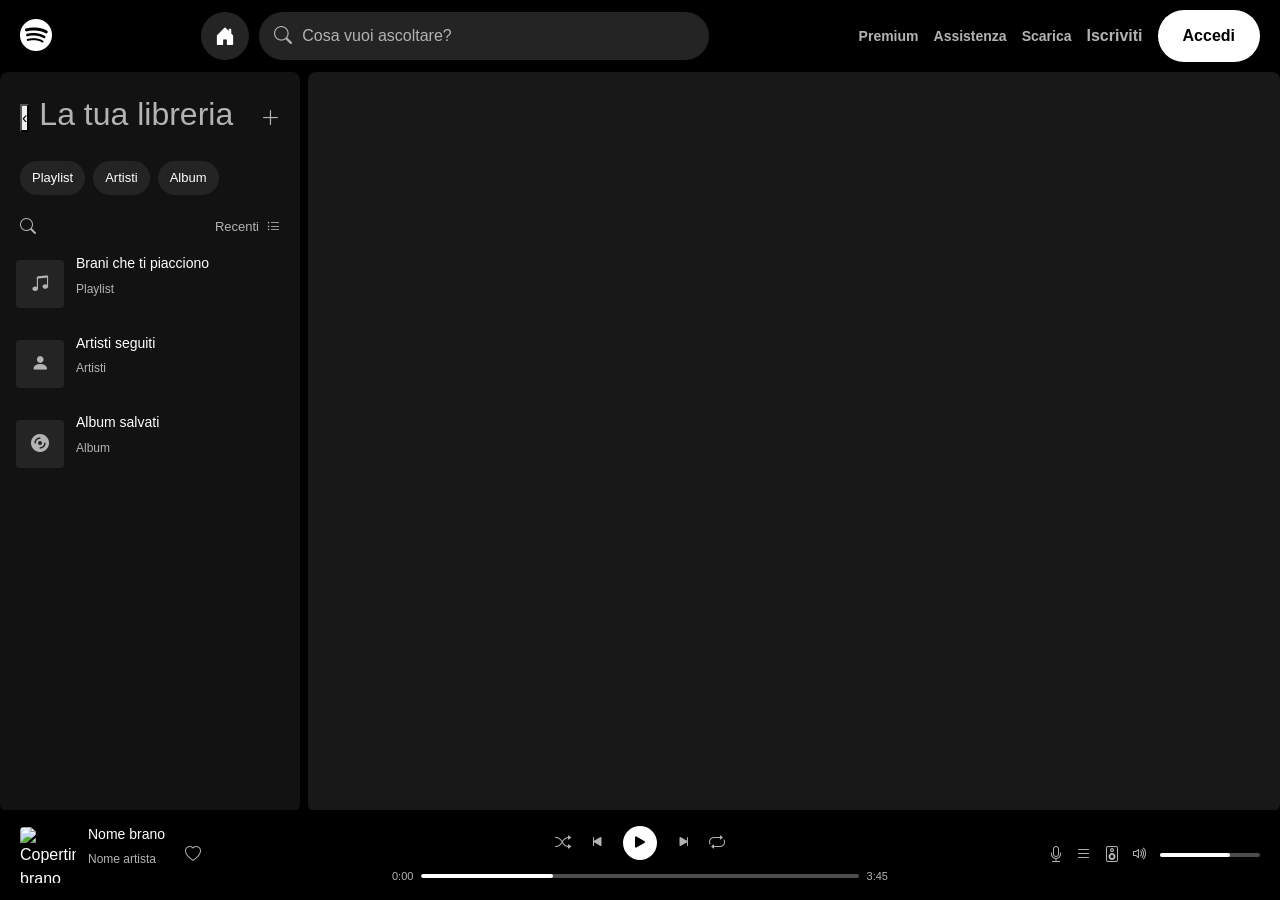
==== homepage/index.html @ b8ee1929 "Aggiunta struttura sidebar collassabile" ====
<!doctype html>
<html lang="it">
  <head>
    <meta charset="UTF-8" />
    <meta name="viewport" content="width=device-width, initial-scale=1.0" />
    <title>Spotify Clone</title>
    <link
      href="https://cdn.jsdelivr.net/npm/bootstrap@5.3.3/dist/css/bootstrap.min.css"
      rel="stylesheet"
    />
    <link
      rel="stylesheet"
      href="https://cdn.jsdelivr.net/npm/bootstrap-icons@1.11.3/font/bootstrap-icons.min.css"
    />
    <link rel="stylesheet" href="../css/style.css" />
  </head>
  <body>
    <header class="top-navbar">
      <nav class="navbar-content">
        <div class="navbar-left">
          <a href="./index.html" class="spotify-logo">
            <i class="bi bi-spotify"></i>
          </a>
        </div>

        <div class="navbar-center">
          <a href="./index.html" class="home-button">
            <i class="bi bi-house-door-fill"></i>
          </a>

          <div class="search-container">
            <i class="bi bi-search"></i>
            <input
              type="search"
              id="search-input"
              placeholder="Cosa vuoi ascoltare?"
            />
          </div>
        </div>

        <div class="navbar-right">
          <a href="#" class="navbar-link">Premium</a>
          <a href="#" class="navbar-link">Assistenza</a>
          <a href="#" class="navbar-link">Scarica</a>

          <button class="signup-button">Iscriviti</button>
          <button class="login-button">Accedi</button>
        </div>
      </nav>
    </header>

    <div class="app-layout">
      <aside id="sidebar" class="sidebar">
        <div class="sidebar-header">
          <div class="sidebar-title">
            <button
              id="sidebar-toggle"
              class="sidebar-toggle"
              aria-label="Riduci o espandi la libreria"
            >
              <span class="sidebar-toggle-icon">
                <span class="sidebar-toggle-arrow">‹</span>
              </span>
            </button>

            <h2>La tua libreria</h2>
          </div>

          <button class="sidebar-add-button">
            <i class="bi bi-plus-lg"></i>
          </button>
        </div>

        <div class="sidebar-actions">
          <button class="sidebar-pill">Playlist</button>
          <button class="sidebar-pill">Artisti</button>
          <button class="sidebar-pill">Album</button>
        </div>

        <div class="sidebar-search">
          <button class="sidebar-search-button">
            <i class="bi bi-search"></i>
          </button>

          <button class="sidebar-order-button">
            Recenti
            <i class="bi bi-list-ul"></i>
          </button>
        </div>

        <div class="library-list">
          <div class="library-item">
            <div class="library-placeholder">
              <i class="bi bi-music-note-beamed"></i>
            </div>

            <div class="library-item-info">
              <h3>Brani che ti piacciono</h3>
              <p>Playlist</p>
            </div>
          </div>

          <div class="library-item">
            <div class="library-placeholder">
              <i class="bi bi-person-fill"></i>
            </div>

            <div class="library-item-info">
              <h3>Artisti seguiti</h3>
              <p>Artisti</p>
            </div>
          </div>

          <div class="library-item">
            <div class="library-placeholder">
              <i class="bi bi-disc-fill"></i>
            </div>

            <div class="library-item-info">
              <h3>Album salvati</h3>
              <p>Album</p>
            </div>
          </div>
        </div>
      </aside>

      <main id="main-content" class="main-content"></main>
    </div>

    <footer class="player-bar">
      <div class="player-left">
        <img
          src="https://placehold.co/56x56"
          alt="Copertina brano"
          class="player-cover"
        />

        <div class="player-song-info">
          <h4>Nome brano</h4>
          <p>Nome artista</p>
        </div>

        <button class="player-icon">
          <i class="bi bi-heart"></i>
        </button>
      </div>
      <div class="player-center">
        <div class="player-controls">
          <button class="player-icon">
            <i class="bi bi-shuffle"></i>
          </button>

          <button class="player-icon">
            <i class="bi bi-skip-start-fill"></i>
          </button>

          <button class="play-button">
            <i class="bi bi-play-fill"></i>
          </button>

          <button class="player-icon">
            <i class="bi bi-skip-end-fill"></i>
          </button>

          <button class="player-icon">
            <i class="bi bi-repeat"></i>
          </button>
        </div>

        <div class="player-progress">
          <span>0:00</span>

          <div class="progress-bar">
            <div class="progress"></div>
          </div>

          <span>3:45</span>
        </div>
      </div>
      <div class="player-right">
        <button class="player-icon">
          <i class="bi bi-mic"></i>
        </button>

        <button class="player-icon">
          <i class="bi bi-list"></i>
        </button>

        <button class="player-icon">
          <i class="bi bi-speaker"></i>
        </button>

        <button class="player-icon">
          <i class="bi bi-volume-up"></i>
        </button>

        <div class="volume-bar">
          <div class="volume-progress"></div>
        </div>
      </div>
    </footer>
    <script src="../js/main.js"></script>
  </body>
</html>
---- css/style.css ----
/* 
   COLORI PRINCIPALI
 */

:root {
  --black: #000000;
  --dark: #121212;
  --gray-dark: #181818;
  --card: #242424;
  --white: #ffffff;
  --gray: #b3b3b3;
  --green: #1db954;
}

/* 
   IMPOSTAZIONI GENERALI
 */

* {
  margin: 0;
  padding: 0;
  box-sizing: border-box;
}

body {
  min-height: 100vh;
  background-color: var(--black);
  color: var(--white);
  font-family: Arial, Helvetica, sans-serif;
}

button,
input {
  font-family: inherit;
}

/*  NAVBAR */

.top-navbar {
  background-color: var(--black);
  padding: 10px 20px;
}

.navbar-content {
  display: flex;
  align-items: center;
  justify-content: space-between;
}

.navbar-left,
.navbar-center,
.navbar-right {
  display: flex;
  align-items: center;
}

.spotify-logo {
  color: var(--white);
  font-size: 32px;
  text-decoration: none;
}

.navbar-center {
  justify-content: center;
  gap: 10px;
  flex-grow: 1;
}

.home-button {
  width: 48px;
  height: 48px;

  display: flex;
  align-items: center;
  justify-content: center;

  background-color: var(--card);
  color: var(--white);

  border-radius: 50%;
  text-decoration: none;
  font-size: 20px;
}

.home-button:hover {
  background-color: #333333;
}

.search-container {
  width: 450px;
  height: 48px;

  display: flex;
  align-items: center;
  gap: 10px;

  padding: 0 15px;

  background-color: var(--card);
  border-radius: 30px;
}

.search-container i {
  color: var(--gray);
  font-size: 18px;
}

.search-container input {
  width: 100%;

  border: none;
  outline: none;

  background-color: transparent;
  color: var(--white);
}

.search-container input::placeholder {
  color: var(--gray);
}

.navbar-right {
  gap: 15px;
}

.navbar-link {
  color: var(--gray);
  font-size: 14px;
  font-weight: bold;
  text-decoration: none;
}

.navbar-link:hover {
  color: var(--white);
}

.signup-button,
.login-button {
  border: none;
  font-weight: bold;
  cursor: pointer;
}

.signup-button {
  background-color: transparent;
  color: var(--gray);
}

.signup-button:hover {
  color: var(--white);
}

.login-button {
  padding: 14px 25px;

  background-color: var(--white);
  color: var(--black);

  border-radius: 30px;
}

/* STRUTTURA PAGINA*/

.app-layout {
  display: flex;
  gap: 8px;

  min-height: calc(100vh - 160px);
  margin-bottom: 90px;
}

/* SIDEBAR*/

.sidebar {
  width: 300px;
  padding: 15px 8px;

  background-color: var(--dark);
  border-radius: 8px;
}

.sidebar-header {
  display: flex;
  align-items: center;
  justify-content: space-between;

  padding: 8px 12px;
}

.sidebar-title {
  display: flex;
  align-items: center;
  gap: 10px;

  color: var(--gray);

  font-size: 16px;
  font-weight: bold;
}

.sidebar-add-button,
.sidebar-search-button,
.sidebar-order-button {
  border: none;
  background-color: transparent;
  color: var(--gray);
  cursor: pointer;
}

.sidebar-add-button:hover,
.sidebar-search-button:hover,
.sidebar-order-button:hover {
  color: var(--white);
}

.sidebar-add-button {
  font-size: 20px;
}

.sidebar-actions {
  display: flex;
  gap: 8px;

  padding: 12px;
}

.sidebar-pill {
  padding: 7px 12px;

  border: none;
  border-radius: 20px;

  background-color: var(--card);
  color: var(--white);

  font-size: 13px;
  cursor: pointer;
}

.sidebar-pill:hover {
  background-color: #333333;
}

.sidebar-search {
  display: flex;
  align-items: center;
  justify-content: space-between;

  padding: 8px 12px;
}

.sidebar-order-button {
  display: flex;
  align-items: center;
  gap: 8px;

  font-size: 13px;
}

.library-list {
  display: flex;
  flex-direction: column;
  gap: 5px;
}

.library-item {
  display: flex;
  align-items: center;
  gap: 12px;

  padding: 8px;
  border-radius: 6px;
}

.library-item:hover {
  background-color: var(--card);
}

.library-placeholder {
  width: 48px;
  height: 48px;

  display: flex;
  align-items: center;
  justify-content: center;

  background-color: var(--card);
  color: var(--gray);

  border-radius: 4px;
  font-size: 18px;
}

.library-item-info h3 {
  color: var(--white);

  font-size: 14px;
  font-weight: normal;
}

.library-item-info p {
  margin-top: 4px;

  color: var(--gray);
  font-size: 12px;
}

/* CONTENUTO PRINCIPALE*/

.main-content {
  flex-grow: 1;

  padding: 24px;

  background-color: var(--gray-dark);
  border-radius: 8px;
}

/*PLAYER IN BASSO*/

.player-bar {
  position: fixed;
  bottom: 0;
  left: 0;

  width: 100%;
  min-height: 90px;

  display: flex;
  align-items: center;
  justify-content: space-between;

  padding: 12px 20px;

  background-color: var(--black);
  z-index: 1000;
}

.player-left,
.player-center,
.player-right {
  display: flex;
  align-items: center;
}

/*  PLAYER SINISTRA*/

.player-left {
  width: 30%;
  gap: 12px;
}

.player-cover {
  width: 56px;
  height: 56px;

  border-radius: 4px;
  object-fit: cover;
}

.player-song-info h4 {
  color: var(--white);

  font-size: 14px;
  font-weight: normal;
}

.player-song-info p {
  margin-top: 4px;

  color: var(--gray);
  font-size: 12px;
}

.player-left .player-icon {
  margin-left: 8px;
}



.player-center {
  width: 40%;

  flex-direction: column;
  justify-content: center;
  gap: 8px;
}

.player-controls {
  display: flex;
  align-items: center;
  justify-content: center;
  gap: 18px;
}

.player-icon,
.play-button {
  display: flex;
  align-items: center;
  justify-content: center;

  border: none;
  background-color: transparent;

  cursor: pointer;
}

.player-icon {
  color: var(--gray);
  font-size: 16px;
}

.player-icon:hover {
  color: var(--white);
}

.play-button {
  width: 34px;
  height: 34px;

  background-color: var(--white);
  color: var(--black);

  border-radius: 50%;
  font-size: 20px;
}

.player-progress {
  width: 100%;

  display: flex;
  align-items: center;
  gap: 8px;

  color: var(--gray);
  font-size: 11px;
}

.progress-bar {
  flex-grow: 1;
  height: 4px;

  background-color: #4d4d4d;
  border-radius: 10px;
}

.progress {
  width: 30%;
  height: 100%;

  background-color: var(--white);
  border-radius: 10px;
}

/*  PLAYER DESTRA*/

.player-right {
  width: 30%;

  justify-content: flex-end;
  gap: 12px;
}

.volume-bar {
  width: 100px;
  height: 4px;

  background-color: #4d4d4d;
  border-radius: 10px;
}

.volume-progress {
  width: 70%;
  height: 100%;

  background-color: var(--white);
  border-radius: 10px;
}
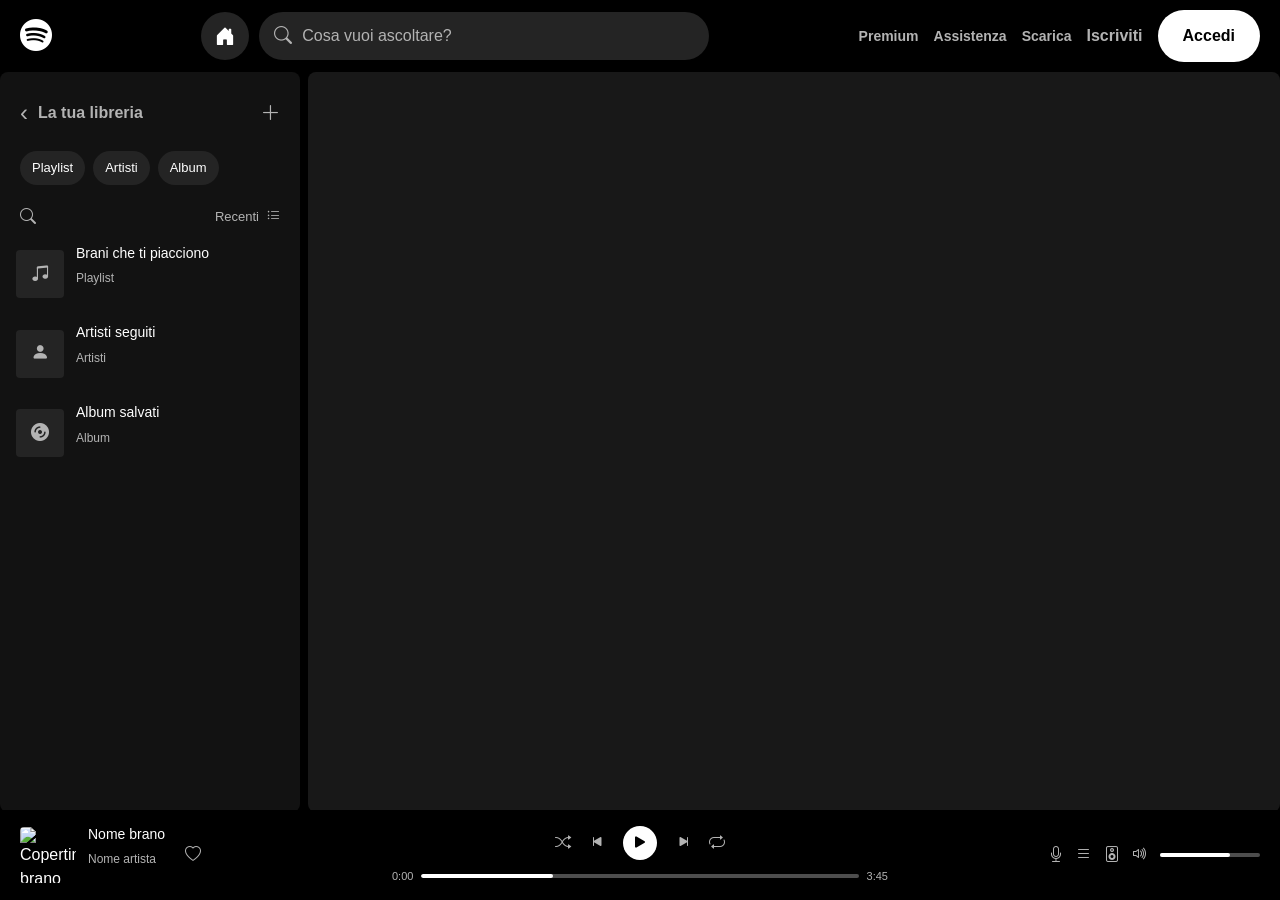
==== commit 73f8ec2f: "Aggiornata homepage e sidebar" ====
--- a/homepage/index.html
+++ b/homepage/index.html
@@ -1,17 +1,14 @@
 <!doctype html>
-<html lang="it">
+<html lang="en">
   <head>
     <meta charset="UTF-8" />
     <meta name="viewport" content="width=device-width, initial-scale=1.0" />
+    <link rel="icon" type="image/svg+xml" href="../assets/img/Spotify_logo-favicon.svg" />
     <title>Spotify Clone</title>
     <link
       href="https://cdn.jsdelivr.net/npm/bootstrap@5.3.3/dist/css/bootstrap.min.css"
-      rel="stylesheet"
-    />
-    <link
-      rel="stylesheet"
-      href="https://cdn.jsdelivr.net/npm/bootstrap-icons@1.11.3/font/bootstrap-icons.min.css"
-    />
+      rel="stylesheet"/>
+    <link rel="stylesheet" href="https://cdn.jsdelivr.net/npm/bootstrap-icons@1.11.3/font/bootstrap-icons.min.css"/>
     <link rel="stylesheet" href="../css/style.css" />
   </head>
   <body>
@@ -50,6 +47,14 @@
     </header>
 
     <div class="app-layout">
+<!--    
+
+    Questa è la versione aggiornata della sidebar.
+
+    Copiarla in album.html e artist.html
+
+    per mantenere la stessa struttura e il futuro toggle.-->
+ 
       <aside id="sidebar" class="sidebar">
         <div class="sidebar-header">
           <div class="sidebar-title">
--- a/css/style.css
+++ b/css/style.css
@@ -197,6 +197,28 @@
   font-size: 16px;
   font-weight: bold;
 }
+.sidebar-title h2 {
+  margin: 0;
+  font-size: 16px;
+  font-weight: bold;
+}
+.sidebar-toggle {
+  background-color: transparent;
+  border: none;
+  color: var(--gray);
+  cursor: pointer;
+  transition: color 0.2s;
+}
+
+.sidebar-toggle-icon {
+  display: inline-flex;
+  align-items: center;
+  justify-content: center;
+}
+
+.sidebar-toggle-arrow {
+  font-size: 24px;
+}
 
 .sidebar-add-button,
 .sidebar-search-button,
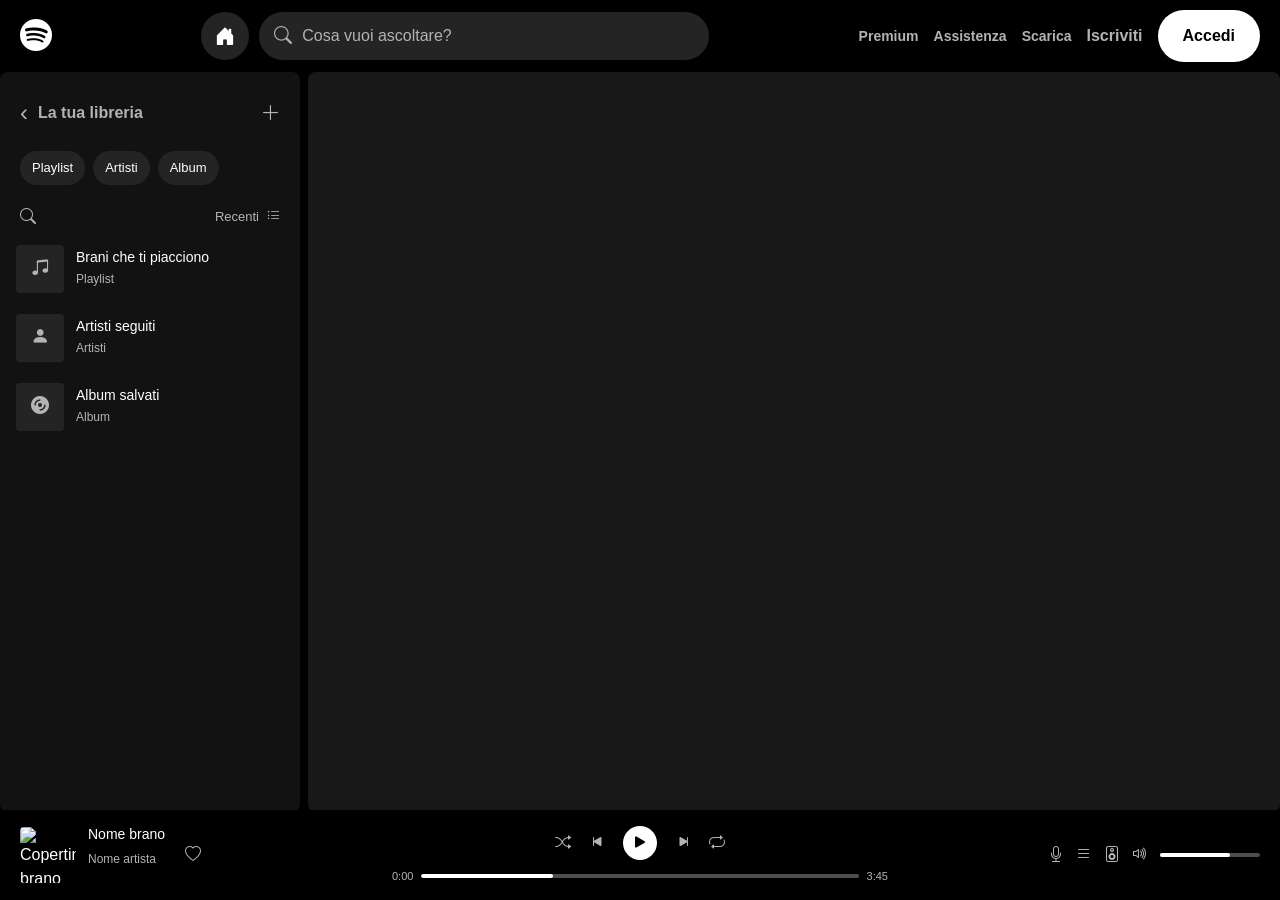
==== commit ddfd95b6: "Merge branch 'feature/homepage'" ====
--- a/homepage/index.html
+++ b/homepage/index.html
@@ -5,9 +5,7 @@
     <meta name="viewport" content="width=device-width, initial-scale=1.0" />
     <link rel="icon" type="image/svg+xml" href="../assets/img/Spotify_logo-favicon.svg" />
     <title>Spotify Clone</title>
-    <link
-      href="https://cdn.jsdelivr.net/npm/bootstrap@5.3.3/dist/css/bootstrap.min.css"
-      rel="stylesheet"/>
+    <link href="https://cdn.jsdelivr.net/npm/bootstrap@5.3.3/dist/css/bootstrap.min.css" rel="stylesheet"/>
     <link rel="stylesheet" href="https://cdn.jsdelivr.net/npm/bootstrap-icons@1.11.3/font/bootstrap-icons.min.css"/>
     <link rel="stylesheet" href="../css/style.css" />
   </head>
--- a/css/style.css
+++ b/css/style.css
@@ -169,21 +169,20 @@
   margin-bottom: 90px;
 }
 
-/* SIDEBAR*/
+/* SIDEBAR */
 
 .sidebar {
   width: 300px;
   padding: 15px 8px;
-
   background-color: var(--dark);
   border-radius: 8px;
+   transition: width 0.5s;
 }
 
 .sidebar-header {
   display: flex;
   align-items: center;
   justify-content: space-between;
-
   padding: 8px 12px;
 }
 
@@ -191,33 +190,30 @@
   display: flex;
   align-items: center;
   gap: 10px;
-
-  color: var(--gray);
-
-  font-size: 16px;
-  font-weight: bold;
-}
+  color: var(--gray);
+}
+
 .sidebar-title h2 {
   margin: 0;
   font-size: 16px;
   font-weight: bold;
 }
+
 .sidebar-toggle {
+  border: none;
   background-color: transparent;
-  border: none;
   color: var(--gray);
   cursor: pointer;
-  transition: color 0.2s;
-}
-
-.sidebar-toggle-icon {
-  display: inline-flex;
-  align-items: center;
-  justify-content: center;
+}
+
+.sidebar-toggle:hover {
+  color: var(--white);
 }
 
 .sidebar-toggle-arrow {
+  display: inline-block;
   font-size: 24px;
+  transition: transform 0.5s;
 }
 
 .sidebar-add-button,
@@ -242,19 +238,15 @@
 .sidebar-actions {
   display: flex;
   gap: 8px;
-
   padding: 12px;
 }
 
 .sidebar-pill {
   padding: 7px 12px;
-
   border: none;
   border-radius: 20px;
-
   background-color: var(--card);
   color: var(--white);
-
   font-size: 13px;
   cursor: pointer;
 }
@@ -267,7 +259,6 @@
   display: flex;
   align-items: center;
   justify-content: space-between;
-
   padding: 8px 12px;
 }
 
@@ -275,7 +266,6 @@
   display: flex;
   align-items: center;
   gap: 8px;
-
   font-size: 13px;
 }
 
@@ -289,7 +279,6 @@
   display: flex;
   align-items: center;
   gap: 12px;
-
   padding: 8px;
   border-radius: 6px;
 }
@@ -301,32 +290,66 @@
 .library-placeholder {
   width: 48px;
   height: 48px;
-
-  display: flex;
-  align-items: center;
-  justify-content: center;
-
+  display: flex;
+  align-items: center;
+  justify-content: center;
   background-color: var(--card);
   color: var(--gray);
-
   border-radius: 4px;
   font-size: 18px;
 }
 
 .library-item-info h3 {
-  color: var(--white);
-
+  margin: 0;
+  color: var(--white);
   font-size: 14px;
   font-weight: normal;
 }
 
 .library-item-info p {
-  margin-top: 4px;
-
+  margin: 4px 0 0;
   color: var(--gray);
   font-size: 12px;
 }
 
+/* SIDEBAR CHIUSA */
+
+.sidebar.collapsed {
+  width: 80px;
+}
+
+.sidebar.collapsed h2 {
+  display: none;
+}
+
+.sidebar.collapsed .sidebar-add-button {
+  display: none;
+}
+
+.sidebar.collapsed .sidebar-actions {
+  display: none;
+}
+
+.sidebar.collapsed .sidebar-search {
+  display: none;
+}
+
+.sidebar.collapsed .library-item-info {
+  display: none;
+}
+
+.sidebar.collapsed .sidebar-header {
+  justify-content: center;
+}
+
+.sidebar.collapsed .library-item {
+  justify-content: center;
+  gap: 0;
+}
+
+.sidebar.collapsed .sidebar-toggle-arrow {
+  transform: rotate(180deg);
+}
 /* CONTENUTO PRINCIPALE*/
 
 .main-content {
@@ -398,8 +421,6 @@
   margin-left: 8px;
 }
 
-
-
 .player-center {
   width: 40%;
 
@@ -498,4 +519,3 @@
   background-color: var(--white);
   border-radius: 10px;
 }
-
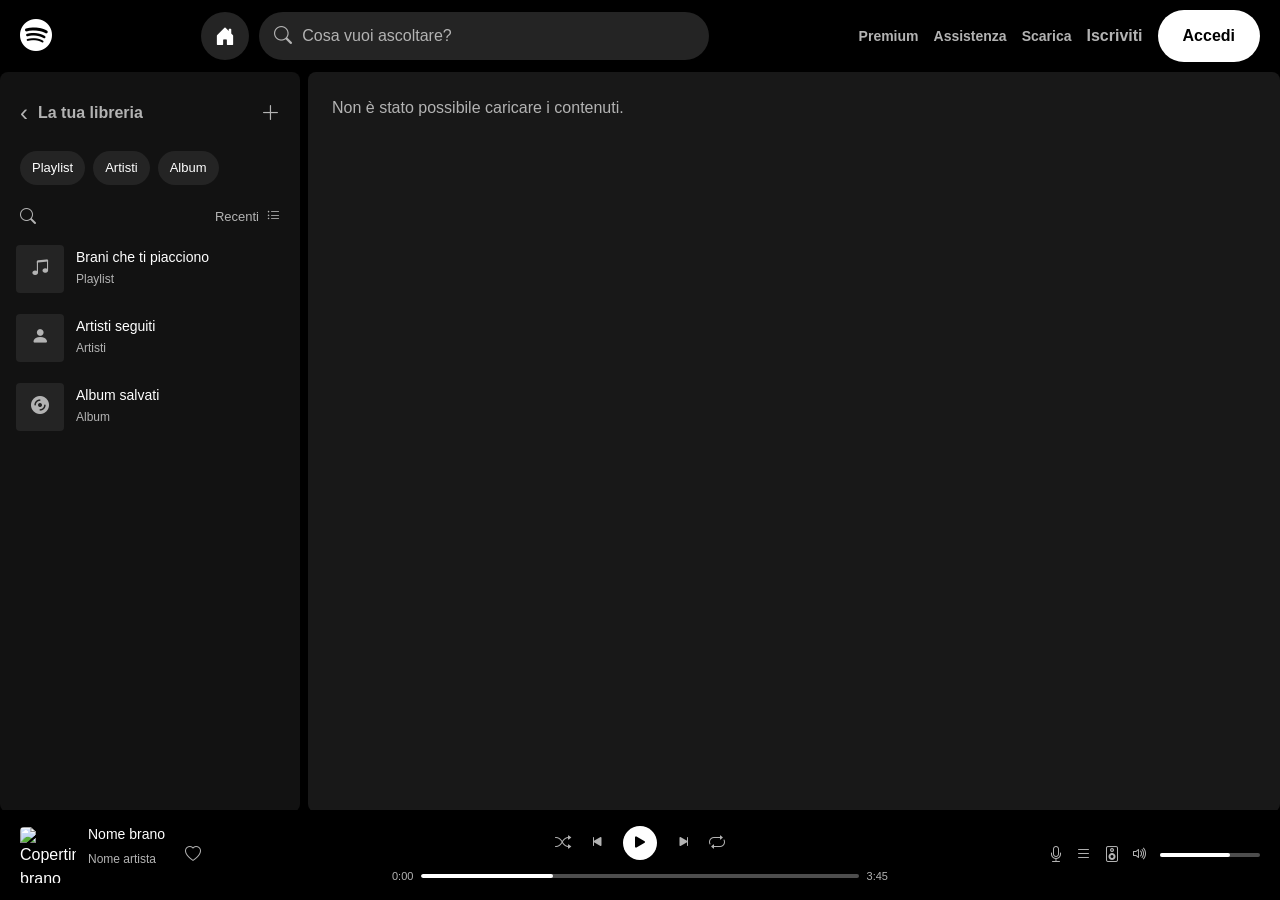
==== commit c7c908a1: "bug fixes" ====
--- a/homepage/index.html
+++ b/homepage/index.html
@@ -5,7 +5,8 @@
     <meta name="viewport" content="width=device-width, initial-scale=1.0" />
     <link rel="icon" type="image/svg+xml" href="../assets/img/Spotify_logo-favicon.svg" />
     <title>Spotify Clone</title>
-    <link href="https://cdn.jsdelivr.net/npm/bootstrap@5.3.3/dist/css/bootstrap.min.css" rel="stylesheet"/>
+    <link href="https://cdn.jsdelivr.net/npm/bootstrap@5.3.8/dist/css/bootstrap.min.css" rel="stylesheet"
+      integrity="sha384-sRIl4kxILFvY47J16cr9ZwB07vP4J8+LH7qKQnuqkuIAvNWLzeN8tE5YBujZqJLB" crossorigin="anonymous"/>
     <link rel="stylesheet" href="https://cdn.jsdelivr.net/npm/bootstrap-icons@1.11.3/font/bootstrap-icons.min.css"/>
     <link rel="stylesheet" href="../css/style.css" />
   </head>
@@ -202,6 +203,8 @@
         </div>
       </div>
     </footer>
+    <script src="../js/sidebar.js"></script>
+    <script src="../js/utility.js"></script>
     <script src="../js/main.js"></script>
   </body>
 </html>
--- a/css/style.css
+++ b/css/style.css
@@ -519,3 +519,123 @@
   background-color: var(--white);
   border-radius: 10px;
 }
+
+/* ===========================
+   HOMEPAGE - SEZIONI DINAMICHE
+=========================== */
+
+.home-section {
+  margin-bottom: 32px;
+}
+
+.home-section-title {
+  margin-bottom: 16px;
+
+  font-size: 24px;
+  font-weight: 700;
+}
+
+.home-section-empty,
+.home-message {
+  color: var(--gray);
+}
+
+/* Griglia di tessere compatte: 2 colonne su mobile, 3 da desktop */
+
+.home-tile-grid {
+  display: grid;
+  grid-template-columns: 1fr;
+  gap: 8px;
+}
+
+.home-tile {
+  display: flex;
+  align-items: center;
+  gap: 12px;
+
+  overflow: hidden;
+
+  background-color: var(--card);
+  border-radius: 4px;
+
+  color: var(--white);
+  text-decoration: none;
+}
+
+.home-tile:hover {
+  background-color: #3a3a3a;
+}
+
+.home-tile-cover {
+  width: 56px;
+  height: 56px;
+
+  object-fit: cover;
+}
+
+.home-tile-title {
+  padding-right: 12px;
+
+  font-weight: 600;
+  font-size: 14px;
+}
+
+/* Riga di card grandi, scorrevole in orizzontale su schermi stretti */
+
+.home-card-row {
+  display: flex;
+  gap: 16px;
+
+  overflow-x: auto;
+  padding-bottom: 8px;
+}
+
+.home-card {
+  flex: 0 0 160px;
+
+  padding: 12px;
+
+  background-color: var(--gray-dark);
+  border-radius: 8px;
+
+  color: var(--white);
+  text-decoration: none;
+}
+
+.home-card:hover {
+  background-color: var(--card);
+}
+
+.home-card-cover {
+  width: 100%;
+  aspect-ratio: 1 / 1;
+
+  object-fit: cover;
+  border-radius: 4px;
+}
+
+.home-card-title {
+  margin-top: 12px;
+
+  font-weight: 600;
+  font-size: 14px;
+}
+
+.home-card-artist {
+  margin-top: 4px;
+
+  color: var(--gray);
+  font-size: 13px;
+}
+
+@media (min-width: 576px) {
+  .home-tile-grid {
+    grid-template-columns: repeat(2, 1fr);
+  }
+}
+
+@media (min-width: 992px) {
+  .home-tile-grid {
+    grid-template-columns: repeat(3, 1fr);
+  }
+}
